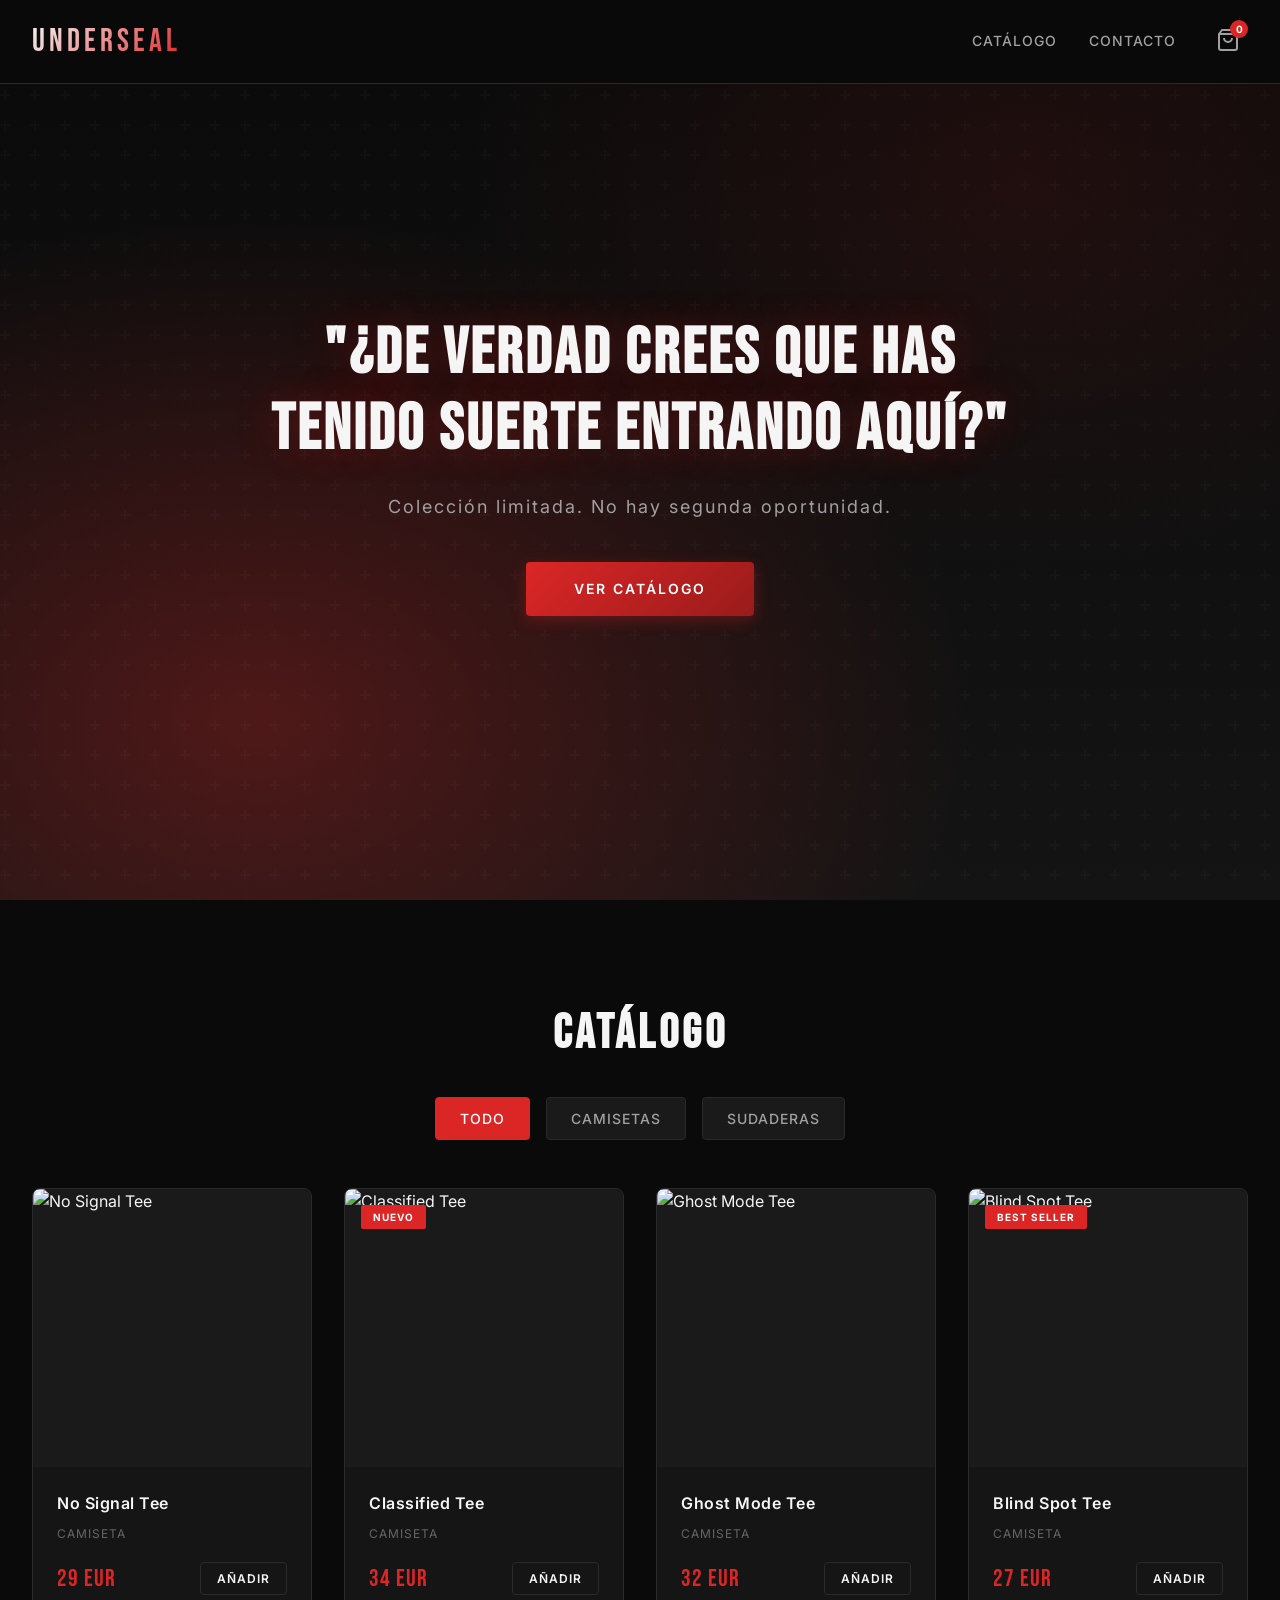
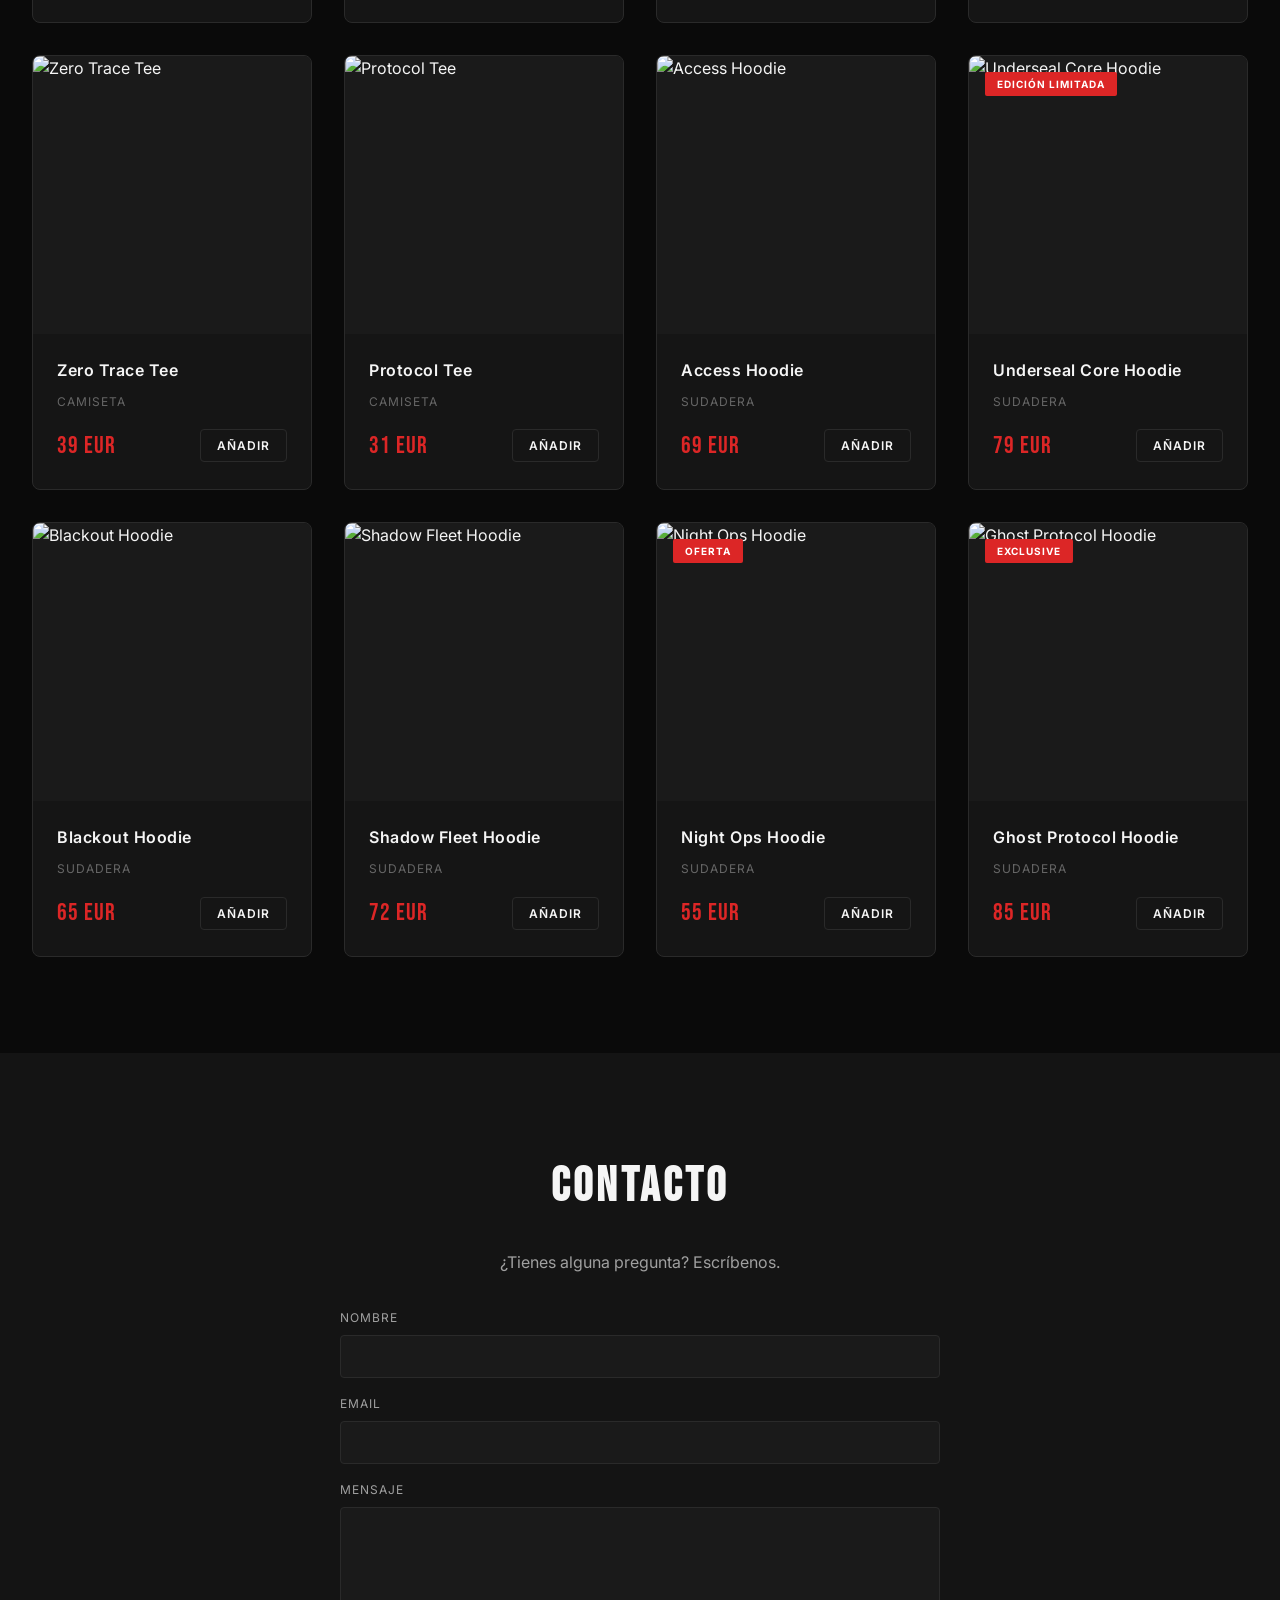
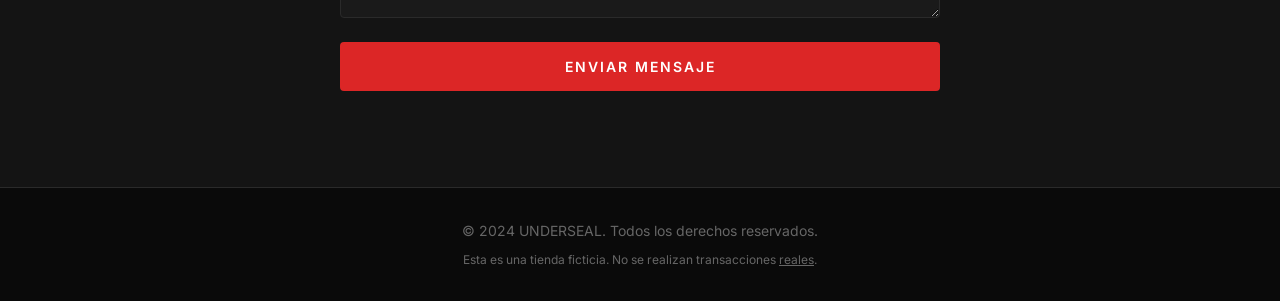
==== Ropa Underseal/index.html @ 6c861a41 "Cree la pagina de ropa" ====
<!DOCTYPE html>
<html lang="es">
<head>
    <meta charset="UTF-8">
    <meta name="viewport" content="width=device-width, initial-scale=1.0">
    <title>UNDERSEAL | Street Underground</title>
    <link rel="stylesheet" href="styles.css">
    <link rel="preconnect" href="https://fonts.googleapis.com">
    <link rel="preconnect" href="https://fonts.gstatic.com" crossorigin>
    <link href="https://fonts.googleapis.com/css2?family=Bebas+Neue&family=Inter:wght@300;400;500;600;700&family=JetBrains+Mono:wght@400;500&display=swap" rel="stylesheet">
</head>
<body>
    <!-- Header -->
    <header class="header">
        <div class="header-container">
            <div class="logo" id="logo">
                <span class="logo-text">UNDERSEAL</span>
            </div>
            <nav class="nav">
                <a href="#catalog" class="nav-link">Catálogo</a>
                <a href="#contact" class="nav-link">Contacto</a>
                <button class="cart-btn" id="cartBtn">
                    <svg width="24" height="24" viewBox="0 0 24 24" fill="none" stroke="currentColor" stroke-width="2">
                        <path d="M6 2L3 6v14a2 2 0 0 0 2 2h14a2 2 0 0 0 2-2V6l-3-4z"></path>
                        <line x1="3" y1="6" x2="21" y2="6"></line>
                        <path d="M16 10a4 4 0 0 1-8 0"></path>
                    </svg>
                    <span class="cart-count" id="cartCount">0</span>
                </button>
            </nav>
        </div>
    </header>

    <!-- Hero Section -->
    <section class="hero">
        <div class="hero-content">
            <h1 class="slogan">"¿De verdad crees que has tenido suerte entrando aquí?"</h1>
            <p class="hero-subtitle">Colección limitada. No hay segunda oportunidad.</p>
            <a href="#catalog" class="cta-btn">Ver Catálogo</a>
        </div>
        <div class="hero-bg"></div>
    </section>

    <!-- Catalog Section -->
    <section class="catalog" id="catalog">
        <div class="section-header">
            <h2 class="section-title">Catálogo</h2>
            <div class="filter-tabs">
                <button class="filter-btn active" data-filter="all">Todo</button>
                <button class="filter-btn" data-filter="tshirt">Camisetas</button>
                <button class="filter-btn" data-filter="hoodie">Sudaderas</button>
            </div>
        </div>
        <div class="products-grid" id="productsGrid">
            <!-- Products will be injected by JavaScript -->
        </div>
    </section>

    <!-- Product Modal -->
    <div class="modal" id="productModal">
        <div class="modal-content">
            <button class="modal-close" id="modalClose">&times;</button>
            <div class="product-detail" id="productDetail">
                <!-- Product detail will be injected by JavaScript -->
            </div>
        </div>
    </div>

    <!-- Cart Sidebar -->
    <div class="cart-sidebar" id="cartSidebar">
        <div class="cart-header">
            <h3>Tu Carrito</h3>
            <button class="cart-close" id="cartClose">&times;</button>
        </div>
        <div class="cart-items" id="cartItems">
            <!-- Cart items will be injected by JavaScript -->
        </div>
        <div class="cart-footer">
            <div class="cart-totals">
                <div class="cart-row">
                    <span>Subtotal</span>
                    <span id="subtotal">0.00 EUR</span>
                </div>
                <div class="cart-row">
                    <span>Envío</span>
                    <span id="shipping">5.00 EUR</span>
                </div>
                <div class="cart-row total">
                    <span>Total</span>
                    <span id="total">5.00 EUR</span>
                </div>
            </div>
            <button class="checkout-btn" id="checkoutBtn">Finalizar Compra</button>
        </div>
    </div>
    <div class="cart-overlay" id="cartOverlay"></div>

    <!-- Checkout Modal -->
    <div class="modal" id="checkoutModal">
        <div class="modal-content checkout-content">
            <button class="modal-close" id="checkoutClose">&times;</button>
            <h2>Finalizar Compra</h2>
            <form id="checkoutForm">
                <div class="form-group">
                    <label for="name">Nombre completo</label>
                    <input type="text" id="name" name="name" required>
                </div>
                <div class="form-group">
                    <label for="email">Email</label>
                    <input type="email" id="email" name="email" required>
                </div>
                <div class="form-group">
                    <label for="address">Dirección</label>
                    <input type="text" id="address" name="address" required>
                </div>
                <div class="form-group">
                    <label for="card">Número de tarjeta</label>
                    <input type="text" id="card" name="card" placeholder="**** **** **** ****" maxlength="19" required>
                </div>
                <div class="form-row">
                    <div class="form-group">
                        <label for="expiry">Fecha de caducidad</label>
                        <input type="text" id="expiry" name="expiry" placeholder="MM/YY" maxlength="5" required>
                    </div>
                    <div class="form-group">
                        <label for="cvv">CVV</label>
                        <input type="text" id="cvv" name="cvv" placeholder="***" maxlength="3" required>
                    </div>
                </div>
                <div class="checkout-summary">
                    <p>Total a pagar: <strong id="checkoutTotal">0.00 EUR</strong></p>
                </div>
                <button type="submit" class="submit-btn">Pagar Ahora</button>
            </form>
        </div>
    </div>

    <!-- Contact Section -->
    <section class="contact" id="contact">
        <div class="contact-container">
            <h2 class="section-title">Contacto</h2>
            <p class="contact-subtitle">¿Tienes alguna pregunta? Escríbenos.</p>
            <form class="contact-form" id="contactForm">
                <div class="form-group">
                    <label for="contactName">Nombre</label>
                    <input type="text" id="contactName" name="contactName" required>
                </div>
                <div class="form-group">
                    <label for="contactEmail">Email</label>
                    <input type="email" id="contactEmail" name="contactEmail" required>
                </div>
                <div class="form-group">
                    <label for="contactMessage">Mensaje</label>
                    <textarea id="contactMessage" name="contactMessage" rows="5" required></textarea>
                </div>
                <button type="submit" class="submit-btn">Enviar Mensaje</button>
            </form>
            <div class="contact-success" id="contactSuccess">
                <svg width="48" height="48" viewBox="0 0 24 24" fill="none" stroke="currentColor" stroke-width="2">
                    <path d="M22 11.08V12a10 10 0 1 1-5.93-9.14"></path>
                    <polyline points="22 4 12 14.01 9 11.01"></polyline>
                </svg>
                <p>Mensaje enviado. Te responderemos pronto.</p>
            </div>
        </div>
    </section>

    <!-- Footer -->
    <footer class="footer">
        <div class="footer-content">
            <p>&copy; 2024 UNDERSEAL. Todos los derechos reservados.</p>
            <p class="footer-note">Esta es una tienda ficticia. No se realizan transacciones <a href="#" id="secretLink" class="secret-link">reales</a>.</p>
        </div>
    </footer>

    <!-- Toast Notification -->
    <div class="toast" id="toast">
        <span class="toast-message" id="toastMessage"></span>
    </div>

    <!-- Terminal Modal -->
    <div class="terminal-modal" id="terminalModal">
        <div class="terminal-container">
            <div class="terminal-header">
                <span class="terminal-title">TERMINAL</span>
                <button class="terminal-close" id="terminalClose">&times;</button>
            </div>
            <div class="terminal-body">
                <div class="terminal-session">
                    <div class="terminal-output" id="terminalOutput">
                        <div class="terminal-line info">Conectando a UNDERSEAL...</div>
                        <div class="terminal-line success">Conexión establecida.</div>
                        <div class="terminal-line output">Escribe un comando.</div>
                    </div>
                    <div class="terminal-input-line">
                        <span class="terminal-prompt">$</span>
                        <input type="text" id="terminalCommand" class="terminal-command-input" autocomplete="off" placeholder="_" autofocus>
                    </div>
                </div>
            </div>
        </div>
    </div>

    <script src="app.js"></script>
</body>
</html>
---- Ropa Underseal/styles.css ----
/* ============================================
   UNDERSEAL - Estilo Oscuro Underground
   ============================================ */

/* Variables */
:root {
    --bg-primary: #0a0a0a;
    --bg-secondary: #141414;
    --bg-tertiary: #1a1a1a;
    --bg-card: #151515;
    --text-primary: #f5f5f5;
    --text-secondary: #a0a0a0;
    --text-muted: #666666;
    --accent-red: #dc2626;
    --accent-red-dark: #991b1b;
    --accent-red-glow: rgba(220, 38, 38, 0.3);
    --border-color: #2a2a2a;
    --border-hover: #3a3a3a;
    --success: #22c55e;
    --error: #ef4444;
    --shadow: 0 4px 20px rgba(0, 0, 0, 0.5);
    --shadow-hover: 0 8px 30px rgba(0, 0, 0, 0.7);
    --transition: all 0.3s ease;
    --font-display: 'Bebas Neue', sans-serif;
    --font-body: 'Inter', sans-serif;
}

/* Reset */
*, *::before, *::after {
    margin: 0;
    padding: 0;
    box-sizing: border-box;
}

html {
    scroll-behavior: smooth;
}

body {
    font-family: var(--font-body);
    background-color: var(--bg-primary);
    color: var(--text-primary);
    line-height: 1.6;
    min-height: 100vh;
    overflow-x: hidden;
}

a {
    text-decoration: none;
    color: inherit;
}

button {
    font-family: inherit;
    cursor: pointer;
    border: none;
    background: none;
}

ul, ol {
    list-style: none;
}

img {
    max-width: 100%;
    height: auto;
}

/* ============================================
   Header
   ============================================ */
.header {
    position: fixed;
    top: 0;
    left: 0;
    right: 0;
    z-index: 100;
    background: rgba(10, 10, 10, 0.95);
    backdrop-filter: blur(10px);
    border-bottom: 1px solid var(--border-color);
}

.header-container {
    max-width: 1400px;
    margin: 0 auto;
    padding: 1rem 2rem;
    display: flex;
    justify-content: space-between;
    align-items: center;
}

.logo {
    cursor: pointer;
    transition: var(--transition);
}

.logo:hover {
    transform: scale(1.02);
}

.logo-text {
    font-family: var(--font-display);
    font-size: 2rem;
    letter-spacing: 4px;
    background: linear-gradient(135deg, var(--text-primary) 0%, var(--accent-red) 100%);
    -webkit-background-clip: text;
    -webkit-text-fill-color: transparent;
    background-clip: text;
}

.nav {
    display: flex;
    align-items: center;
    gap: 2rem;
}

.nav-link {
    font-size: 0.875rem;
    font-weight: 500;
    text-transform: uppercase;
    letter-spacing: 1px;
    color: var(--text-secondary);
    transition: var(--transition);
    position: relative;
}

.nav-link::after {
    content: '';
    position: absolute;
    bottom: -4px;
    left: 0;
    width: 0;
    height: 2px;
    background: var(--accent-red);
    transition: var(--transition);
}

.nav-link:hover {
    color: var(--text-primary);
}

.nav-link:hover::after {
    width: 100%;
}

.cart-btn {
    position: relative;
    color: var(--text-secondary);
    padding: 0.5rem;
    transition: var(--transition);
}

.cart-btn:hover {
    color: var(--accent-red);
}

.cart-count {
    position: absolute;
    top: 0;
    right: 0;
    background: var(--accent-red);
    color: white;
    font-size: 0.625rem;
    font-weight: 700;
    width: 18px;
    height: 18px;
    border-radius: 50%;
    display: flex;
    align-items: center;
    justify-content: center;
}

/* ============================================
   Hero Section
   ============================================ */
.hero {
    min-height: 100vh;
    display: flex;
    align-items: center;
    justify-content: center;
    position: relative;
    padding: 6rem 2rem 4rem;
    overflow: hidden;
}

.hero-bg {
    position: absolute;
    inset: 0;
    background: 
        radial-gradient(ellipse at 20% 80%, var(--accent-red-glow) 0%, transparent 50%),
        radial-gradient(ellipse at 80% 20%, rgba(220, 38, 38, 0.1) 0%, transparent 40%),
        linear-gradient(180deg, var(--bg-primary) 0%, var(--bg-secondary) 100%);
    z-index: 0;
}

.hero-bg::before {
    content: '';
    position: absolute;
    inset: 0;
    background: url("data:image/svg+xml,%3Csvg width='60' height='60' viewBox='0 0 60 60' xmlns='http://www.w3.org/2000/svg'%3E%3Cg fill='none' fill-rule='evenodd'%3E%3Cg fill='%23ffffff' fill-opacity='0.02'%3E%3Cpath d='M36 34v-4h-2v4h-4v2h4v4h2v-4h4v-2h-4zm0-30V0h-2v4h-4v2h4v4h2V6h4V4h-4zM6 34v-4H4v4H0v2h4v4h2v-4h4v-2H6zM6 4V0H4v4H0v2h4v4h2V6h4V4H6z'/%3E%3C/g%3E%3C/g%3E%3C/svg%3E");
    z-index: 1;
}

.hero-content {
    text-align: center;
    position: relative;
    z-index: 2;
    max-width: 800px;
}

.slogan {
    font-family: var(--font-display);
    font-size: clamp(2rem, 6vw, 4rem);
    letter-spacing: 3px;
    line-height: 1.2;
    margin-bottom: 1.5rem;
    text-shadow: 0 0 40px var(--accent-red-glow);
}

.hero-subtitle {
    font-size: 1.125rem;
    color: var(--text-secondary);
    margin-bottom: 2.5rem;
    letter-spacing: 2px;
}

.cta-btn {
    display: inline-block;
    padding: 1rem 3rem;
    background: linear-gradient(135deg, var(--accent-red) 0%, var(--accent-red-dark) 100%);
    color: white;
    font-weight: 600;
    text-transform: uppercase;
    letter-spacing: 2px;
    font-size: 0.875rem;
    border-radius: 4px;
    transition: var(--transition);
    box-shadow: 0 4px 15px var(--accent-red-glow);
}

.cta-btn:hover {
    transform: translateY(-2px);
    box-shadow: 0 6px 25px var(--accent-red-glow);
}

/* ============================================
   Catalog Section
   ============================================ */
.catalog {
    padding: 6rem 2rem;
    max-width: 1400px;
    margin: 0 auto;
}

.section-header {
    text-align: center;
    margin-bottom: 3rem;
}

.section-title {
    font-family: var(--font-display);
    font-size: 3rem;
    letter-spacing: 4px;
    margin-bottom: 1.5rem;
}

.filter-tabs {
    display: flex;
    justify-content: center;
    gap: 1rem;
    flex-wrap: wrap;
}

.filter-btn {
    padding: 0.75rem 1.5rem;
    background: var(--bg-tertiary);
    color: var(--text-secondary);
    font-size: 0.875rem;
    font-weight: 500;
    text-transform: uppercase;
    letter-spacing: 1px;
    border-radius: 4px;
    transition: var(--transition);
    border: 1px solid var(--border-color);
}

.filter-btn:hover,
.filter-btn.active {
    background: var(--accent-red);
    color: white;
    border-color: var(--accent-red);
}

.products-grid {
    display: grid;
    grid-template-columns: repeat(auto-fill, minmax(280px, 1fr));
    gap: 2rem;
}

/* Product Card */
.product-card {
    background: var(--bg-card);
    border: 1px solid var(--border-color);
    border-radius: 8px;
    overflow: hidden;
    transition: var(--transition);
    cursor: pointer;
}

.product-card:hover {
    transform: translateY(-5px);
    border-color: var(--accent-red);
    box-shadow: var(--shadow-hover);
}

.product-image {
    position: relative;
    aspect-ratio: 1;
    background: var(--bg-tertiary);
    overflow: hidden;
}

.product-image img {
    width: 100%;
    height: 100%;
    object-fit: cover;
    transition: var(--transition);
}

.product-card:hover .product-image img {
    transform: scale(1.05);
}

.product-badge {
    position: absolute;
    top: 1rem;
    left: 1rem;
    padding: 0.25rem 0.75rem;
    background: var(--accent-red);
    color: white;
    font-size: 0.625rem;
    font-weight: 700;
    text-transform: uppercase;
    letter-spacing: 1px;
    border-radius: 2px;
}

.product-info {
    padding: 1.5rem;
}

.product-name {
    font-weight: 600;
    font-size: 1rem;
    margin-bottom: 0.5rem;
    letter-spacing: 0.5px;
}

.product-type {
    font-size: 0.75rem;
    color: var(--text-muted);
    text-transform: uppercase;
    letter-spacing: 1px;
    margin-bottom: 1rem;
}

.product-footer {
    display: flex;
    justify-content: space-between;
    align-items: center;
}

.product-price {
    font-family: var(--font-display);
    font-size: 1.5rem;
    color: var(--accent-red);
    letter-spacing: 1px;
}

.add-to-cart-btn {
    padding: 0.5rem 1rem;
    background: transparent;
    color: var(--text-primary);
    font-size: 0.75rem;
    font-weight: 600;
    text-transform: uppercase;
    letter-spacing: 1px;
    border: 1px solid var(--border-color);
    border-radius: 4px;
    transition: var(--transition);
}

.add-to-cart-btn:hover {
    background: var(--accent-red);
    border-color: var(--accent-red);
}

/* ============================================
   Product Modal
   ============================================ */
.modal {
    display: none;
    position: fixed;
    inset: 0;
    z-index: 200;
    background: rgba(0, 0, 0, 0.9);
    backdrop-filter: blur(5px);
    align-items: center;
    justify-content: center;
    padding: 2rem;
}

.modal.active {
    display: flex;
}

.modal-content {
    background: var(--bg-secondary);
    border: 1px solid var(--border-color);
    border-radius: 12px;
    max-width: 900px;
    width: 100%;
    max-height: 90vh;
    overflow-y: auto;
    position: relative;
    animation: modalIn 0.3s ease;
}

@keyframes modalIn {
    from {
        opacity: 0;
        transform: scale(0.95);
    }
    to {
        opacity: 1;
        transform: scale(1);
    }
}

.modal-close {
    position: absolute;
    top: 1rem;
    right: 1rem;
    font-size: 2rem;
    color: var(--text-secondary);
    z-index: 10;
    transition: var(--transition);
    line-height: 1;
}

.modal-close:hover {
    color: var(--accent-red);
}

.product-detail {
    display: grid;
    grid-template-columns: 1fr 1fr;
    gap: 2rem;
}

@media (max-width: 768px) {
    .product-detail {
        grid-template-columns: 1fr;
    }
}

.product-detail-image {
    aspect-ratio: 1;
    background: var(--bg-tertiary);
}

.product-detail-image img {
    width: 100%;
    height: 100%;
    object-fit: cover;
}

.product-detail-info {
    padding: 2rem;
    display: flex;
    flex-direction: column;
}

.product-detail-name {
    font-family: var(--font-display);
    font-size: 2rem;
    letter-spacing: 2px;
    margin-bottom: 0.5rem;
}

.product-detail-type {
    font-size: 0.75rem;
    color: var(--text-muted);
    text-transform: uppercase;
    letter-spacing: 2px;
    margin-bottom: 1.5rem;
}

.product-detail-price {
    font-family: var(--font-display);
    font-size: 2.5rem;
    color: var(--accent-red);
    margin-bottom: 1.5rem;
}

.size-selector {
    margin-bottom: 1.5rem;
}

.size-selector label {
    display: block;
    font-size: 0.75rem;
    text-transform: uppercase;
    letter-spacing: 1px;
    color: var(--text-secondary);
    margin-bottom: 0.75rem;
}

.size-options {
    display: flex;
    gap: 0.5rem;
}

.size-btn {
    width: 48px;
    height: 48px;
    display: flex;
    align-items: center;
    justify-content: center;
    background: var(--bg-tertiary);
    border: 1px solid var(--border-color);
    color: var(--text-primary);
    font-weight: 600;
    border-radius: 4px;
    transition: var(--transition);
}

.size-btn:hover,
.size-btn.active {
    background: var(--accent-red);
    border-color: var(--accent-red);
}

.quantity-selector {
    margin-bottom: 1.5rem;
}

.quantity-selector label {
    display: block;
    font-size: 0.75rem;
    text-transform: uppercase;
    letter-spacing: 1px;
    color: var(--text-secondary);
    margin-bottom: 0.75rem;
}

.quantity-controls {
    display: flex;
    align-items: center;
    gap: 1rem;
}

.quantity-btn {
    width: 40px;
    height: 40px;
    display: flex;
    align-items: center;
    justify-content: center;
    background: var(--bg-tertiary);
    border: 1px solid var(--border-color);
    color: var(--text-primary);
    font-size: 1.25rem;
    border-radius: 4px;
    transition: var(--transition);
}

.quantity-btn:hover {
    background: var(--accent-red);
    border-color: var(--accent-red);
}

.quantity-value {
    font-size: 1.25rem;
    font-weight: 600;
    min-width: 40px;
    text-align: center;
}

.add-to-cart-btn-large {
    padding: 1rem 2rem;
    background: var(--accent-red);
    color: white;
    font-size: 0.875rem;
    font-weight: 600;
    text-transform: uppercase;
    letter-spacing: 2px;
    border-radius: 4px;
    transition: var(--transition);
    margin-top: auto;
}

.add-to-cart-btn-large:hover {
    background: var(--accent-red-dark);
}

/* ============================================
   Cart Sidebar
   ============================================ */
.cart-sidebar {
    position: fixed;
    top: 0;
    right: -400px;
    width: 400px;
    max-width: 100%;
    height: 100vh;
    background: var(--bg-secondary);
    border-left: 1px solid var(--border-color);
    z-index: 150;
    display: flex;
    flex-direction: column;
    transition: right 0.3s ease;
}

.cart-sidebar.active {
    right: 0;
}

.cart-overlay {
    position: fixed;
    inset: 0;
    background: rgba(0, 0, 0, 0.7);
    z-index: 140;
    opacity: 0;
    visibility: hidden;
    transition: var(--transition);
}

.cart-overlay.active {
    opacity: 1;
    visibility: visible;
}

.cart-header {
    padding: 1.5rem;
    border-bottom: 1px solid var(--border-color);
    display: flex;
    justify-content: space-between;
    align-items: center;
}

.cart-header h3 {
    font-family: var(--font-display);
    font-size: 1.5rem;
    letter-spacing: 2px;
}

.cart-close {
    font-size: 1.5rem;
    color: var(--text-secondary);
    transition: var(--transition);
}

.cart-close:hover {
    color: var(--accent-red);
}

.cart-items {
    flex: 1;
    overflow-y: auto;
    padding: 1rem;
}

.cart-empty {
    text-align: center;
    padding: 3rem 1rem;
    color: var(--text-muted);
}

.cart-item {
    display: flex;
    gap: 1rem;
    padding: 1rem;
    background: var(--bg-tertiary);
    border-radius: 8px;
    margin-bottom: 1rem;
}

.cart-item-image {
    width: 80px;
    height: 80px;
    background: var(--bg-card);
    border-radius: 4px;
    overflow: hidden;
    flex-shrink: 0;
}

.cart-item-image img {
    width: 100%;
    height: 100%;
    object-fit: cover;
}

.cart-item-info {
    flex: 1;
}

.cart-item-name {
    font-weight: 600;
    font-size: 0.875rem;
    margin-bottom: 0.25rem;
}

.cart-item-size {
    font-size: 0.75rem;
    color: var(--text-muted);
    margin-bottom: 0.5rem;
}

.cart-item-quantity {
    display: flex;
    align-items: center;
    gap: 0.5rem;
}

.cart-qty-btn {
    width: 24px;
    height: 24px;
    display: flex;
    align-items: center;
    justify-content: center;
    background: var(--bg-card);
    border: 1px solid var(--border-color);
    color: var(--text-primary);
    font-size: 0.875rem;
    border-radius: 2px;
    transition: var(--transition);
}

.cart-qty-btn:hover {
    background: var(--accent-red);
    border-color: var(--accent-red);
}

.cart-item-price {
    font-weight: 600;
    color: var(--accent-red);
    margin-top: 0.5rem;
}

.cart-item-remove {
    color: var(--text-muted);
    font-size: 0.75rem;
    transition: var(--transition);
}

.cart-item-remove:hover {
    color: var(--accent-red);
}

.cart-footer {
    padding: 1.5rem;
    border-top: 1px solid var(--border-color);
}

.cart-totals {
    margin-bottom: 1.5rem;
}

.cart-row {
    display: flex;
    justify-content: space-between;
    padding: 0.5rem 0;
    font-size: 0.875rem;
}

.cart-row.total {
    font-size: 1.125rem;
    font-weight: 700;
    border-top: 1px solid var(--border-color);
    padding-top: 1rem;
    margin-top: 0.5rem;
}

.checkout-btn {
    width: 100%;
    padding: 1rem;
    background: var(--accent-red);
    color: white;
    font-size: 0.875rem;
    font-weight: 600;
    text-transform: uppercase;
    letter-spacing: 2px;
    border-radius: 4px;
    transition: var(--transition);
}

.checkout-btn:hover {
    background: var(--accent-red-dark);
}

/* ============================================
   Checkout Modal
   ============================================ */
.checkout-content {
    max-width: 500px;
    padding: 2rem;
}

.checkout-content h2 {
    font-family: var(--font-display);
    font-size: 2rem;
    letter-spacing: 2px;
    margin-bottom: 1.5rem;
    text-align: center;
}

.form-group {
    margin-bottom: 1rem;
}

.form-group label {
    display: block;
    font-size: 0.75rem;
    text-transform: uppercase;
    letter-spacing: 1px;
    color: var(--text-secondary);
    margin-bottom: 0.5rem;
}

.form-group input,
.form-group textarea {
    width: 100%;
    padding: 0.75rem;
    background: var(--bg-tertiary);
    border: 1px solid var(--border-color);
    border-radius: 4px;
    color: var(--text-primary);
    font-family: inherit;
    font-size: 0.875rem;
    transition: var(--transition);
}

.form-group input:focus,
.form-group textarea:focus {
    outline: none;
    border-color: var(--accent-red);
}

.form-row {
    display: grid;
    grid-template-columns: 1fr 1fr;
    gap: 1rem;
}

.checkout-summary {
    background: var(--bg-tertiary);
    padding: 1rem;
    border-radius: 4px;
    margin: 1.5rem 0;
    text-align: center;
}

.checkout-summary p {
    font-size: 1.125rem;
}

.checkout-summary strong {
    color: var(--accent-red);
}

.submit-btn {
    width: 100%;
    padding: 1rem;
    background: var(--accent-red);
    color: white;
    font-size: 0.875rem;
    font-weight: 600;
    text-transform: uppercase;
    letter-spacing: 2px;
    border-radius: 4px;
    transition: var(--transition);
}

.submit-btn:hover {
    background: var(--accent-red-dark);
}

/* ============================================
   Contact Section
   ============================================ */
.contact {
    padding: 6rem 2rem;
    background: var(--bg-secondary);
}

.contact-container {
    max-width: 600px;
    margin: 0 auto;
    text-align: center;
}

.contact-subtitle {
    color: var(--text-secondary);
    margin-bottom: 2rem;
}

.contact-form {
    text-align: left;
}

.contact-success {
    display: none;
    text-align: center;
    padding: 2rem;
    color: var(--success);
}

.contact-success svg {
    margin-bottom: 1rem;
}

.contact-success.visible {
    display: block;
}

/* ============================================
   Footer
   ============================================ */
.footer {
    padding: 2rem;
    border-top: 1px solid var(--border-color);
    text-align: center;
}

.footer-content {
    max-width: 1400px;
    margin: 0 auto;
}

.footer p {
    font-size: 0.875rem;
    color: var(--text-muted);
}

.footer-note {
    margin-top: 0.5rem;
    font-size: 0.75rem !important;
}

/* ============================================
   Toast Notification
   ============================================ */
.toast {
    position: fixed;
    bottom: 2rem;
    left: 50%;
    transform: translateX(-50%) translateY(100px);
    background: var(--bg-tertiary);
    border: 1px solid var(--border-color);
    padding: 1rem 2rem;
    border-radius: 8px;
    z-index: 300;
    opacity: 0;
    transition: all 0.3s ease;
}

.toast.visible {
    transform: translateX(-50%) translateY(0);
    opacity: 1;
}

.toast.success {
    border-color: var(--success);
}

.toast.error {
    border-color: var(--error);
}

/* ============================================
   Responsive
   ============================================ */
@media (max-width: 768px) {
    .header-container {
        padding: 1rem;
    }

    .logo-text {
        font-size: 1.5rem;
    }

    .nav-link {
        display: none;
    }

    .hero {
        padding: 5rem 1rem 3rem;
    }

    .slogan {
        font-size: 1.75rem;
    }

    .catalog {
        padding: 4rem 1rem;
    }

    .section-title {
        font-size: 2rem;
    }

    .products-grid {
        grid-template-columns: repeat(auto-fill, minmax(240px, 1fr));
        gap: 1rem;
    }

    .cart-sidebar {
        width: 100%;
        right: -100%;
    }

    .contact {
        padding: 4rem 1rem;
    }
}

/* ============================================
   Animations
   ============================================ */
@keyframes fadeIn {
    from {
        opacity: 0;
        transform: translateY(20px);
    }
    to {
        opacity: 1;
        transform: translateY(0);
    }
}

.product-card {
    animation: fadeIn 0.5s ease backwards;
}

.product-card:nth-child(1) { animation-delay: 0.1s; }
.product-card:nth-child(2) { animation-delay: 0.15s; }
.product-card:nth-child(3) { animation-delay: 0.2s; }
.product-card:nth-child(4) { animation-delay: 0.25s; }
.product-card:nth-child(5) { animation-delay: 0.3s; }
.product-card:nth-child(6) { animation-delay: 0.35s; }
.product-card:nth-child(7) { animation-delay: 0.4s; }
.product-card:nth-child(8) { animation-delay: 0.45s; }
.product-card:nth-child(9) { animation-delay: 0.5s; }
.product-card:nth-child(10) { animation-delay: 0.55s; }
.product-card:nth-child(11) { animation-delay: 0.6s; }
.product-card:nth-child(12) { animation-delay: 0.65s; }

/* Glitch effect for errors */
@keyframes glitch {
    0% { transform: translate(0); }
    20% { transform: translate(-2px, 2px); }
    40% { transform: translate(-2px, -2px); }
    60% { transform: translate(2px, 2px); }
    80% { transform: translate(2px, -2px); }
    100% { transform: translate(0); }
}

.glitch {
    animation: glitch 0.3s ease;
}

/* ============================================
   Secret Link
   ============================================ */
.secret-link {
    color: var(--text-muted);
    text-decoration: underline;
    cursor: pointer;
}

.secret-link:hover {
    color: var(--accent-red);
}

/* ============================================
   Terminal Modal
   ============================================ */
.terminal-modal {
    display: none;
    position: fixed;
    inset: 0;
    z-index: 500;
    background: rgba(0, 0, 0, 0.95);
    align-items: center;
    justify-content: center;
    padding: 1rem;
}

.terminal-modal.active {
    display: flex;
}

.terminal-container {
    background: #000000;
    border: 1px solid #333333;
    border-radius: 4px;
    width: 100%;
    max-width: 600px;
    max-height: 70vh;
    overflow: hidden;
    box-shadow: 0 0 30px rgba(220, 38, 38, 0.15);
}

@keyframes terminalIn {
    from {
        opacity: 0;
        transform: scale(0.95);
    }
    to {
        opacity: 1;
        transform: scale(1);
    }
}

.terminal-header {
    background: #111111;
    padding: 0.5rem 1rem;
    display: flex;
    justify-content: space-between;
    align-items: center;
    border-bottom: 1px solid #333333;
}

.terminal-title {
    font-family: 'JetBrains Mono', monospace;
    font-size: 0.7rem;
    color: #888888;
    letter-spacing: 2px;
}

.terminal-close {
    color: #666666;
    font-size: 1.5rem;
    line-height: 1;
    transition: var(--transition);
}

.terminal-close:hover {
    color: #ffffff;
}

.terminal-body {
    padding: 1rem;
    font-family: 'JetBrains Mono', monospace;
    font-size: 0.875rem;
    color: #cccccc;
    min-height: 300px;
    max-height: 60vh;
    overflow-y: auto;
}

.terminal-welcome {
    text-align: center;
    margin-bottom: 2rem;
}

.terminal-ascii {
    color: #dc2626;
    font-size: 0.5rem;
    line-height: 1.2;
    margin-bottom: 1rem;
    text-align: center;
}

@media (min-width: 768px) {
    .terminal-ascii {
        font-size: 0.7rem;
    }
}

.terminal-subtitle {
    color: #f85149;
    font-size: 0.75rem;
    letter-spacing: 2px;
    animation: blink 1.5s infinite;
}

@keyframes blink {
    0%, 50%, 100% { opacity: 1; }
    25%, 75% { opacity: 0.5; }
}

.terminal-login p {
    margin-bottom: 1rem;
    color: #8b949e;
}

.terminal-input-group {
    display: flex;
    align-items: center;
    margin-bottom: 1rem;
    gap: 0.5rem;
}

.terminal-input-group .terminal-prompt {
    color: #58a6ff;
    min-width: 120px;
}

.terminal-input {
    flex: 1;
    background: #0d1117;
    border: 1px solid #30363d;
    border-radius: 4px;
    padding: 0.5rem 0.75rem;
    color: #c9d1d9;
    font-family: 'JetBrains Mono', monospace;
    font-size: 0.875rem;
    transition: var(--transition);
}

.terminal-input:focus {
    outline: none;
    border-color: #58a6ff;
    box-shadow: 0 0 0 3px rgba(88, 166, 255, 0.1);
}

.terminal-login-btn {
    width: 100%;
    padding: 0.75rem;
    background: #238636;
    color: white;
    font-family: 'JetBrains Mono', monospace;
    font-size: 0.875rem;
    font-weight: 600;
    border-radius: 4px;
    transition: var(--transition);
    margin-top: 1rem;
}

.terminal-login-btn:hover {
    background: #2ea043;
}

.terminal-hint {
    margin-top: 1.5rem;
    font-size: 0.75rem;
    color: #6e7681;
    font-style: italic;
}

/* Terminal Session */
.terminal-session {
    display: flex;
    flex-direction: column;
    height: 100%;
}

.terminal-status {
    display: flex;
    align-items: center;
    gap: 1rem;
    padding: 0.5rem 0.75rem;
    background: #161b22;
    border-radius: 4px;
    margin-bottom: 1rem;
    font-size: 0.75rem;
}

.status-dot {
    width: 8px;
    height: 8px;
    background: #238636;
    border-radius: 50%;
    animation: pulse 2s infinite;
}

@keyframes pulse {
    0%, 100% { opacity: 1; }
    50% { opacity: 0.5; }
}

#terminalUserDisplay {
    color: #58a6ff;
}

.terminal-level {
    margin-left: auto;
    color: #f0883e;
}

.terminal-output {
    flex: 1;
    overflow-y: auto;
    margin-bottom: 1rem;
    max-height: 250px;
}

.terminal-line {
    margin-bottom: 0.5rem;
    line-height: 1.6;
}

.terminal-line.command {
    color: #58a6ff;
}

.terminal-line.output {
    color: #c9d1d9;
}

.terminal-line.error {
    color: #f85149;
}

.terminal-line.success {
    color: #3fb950;
}

.terminal-line.info {
    color: #666666;
}

.terminal-line.warning {
    color: #d29922;
}

.terminal-input-line {
    display: flex;
    align-items: center;
    gap: 0.5rem;
    padding-top: 0.75rem;
    border-top: 1px solid #30363d;
}

.terminal-command-input {
    flex: 1;
    background: transparent;
    border: none;
    color: #cccccc;
    font-family: 'JetBrains Mono', monospace;
    font-size: 0.875rem;
    caret-color: #dc2626;
}

.terminal-command-input:focus {
    outline: none;
}

.terminal-command-input::placeholder {
    color: #444444;
}

/* Terminal scrollbar */
.terminal-body::-webkit-scrollbar,
.terminal-output::-webkit-scrollbar {
    width: 8px;
}

.terminal-body::-webkit-scrollbar-track,
.terminal-output::-webkit-scrollbar-track {
    background: #0d1117;
}

.terminal-body::-webkit-scrollbar-thumb,
.terminal-output::-webkit-scrollbar-thumb {
    background: #30363d;
    border-radius: 4px;
}

.terminal-body::-webkit-scrollbar-thumb:hover,
.terminal-output::-webkit-scrollbar-thumb:hover {
    background: #484f58;
}
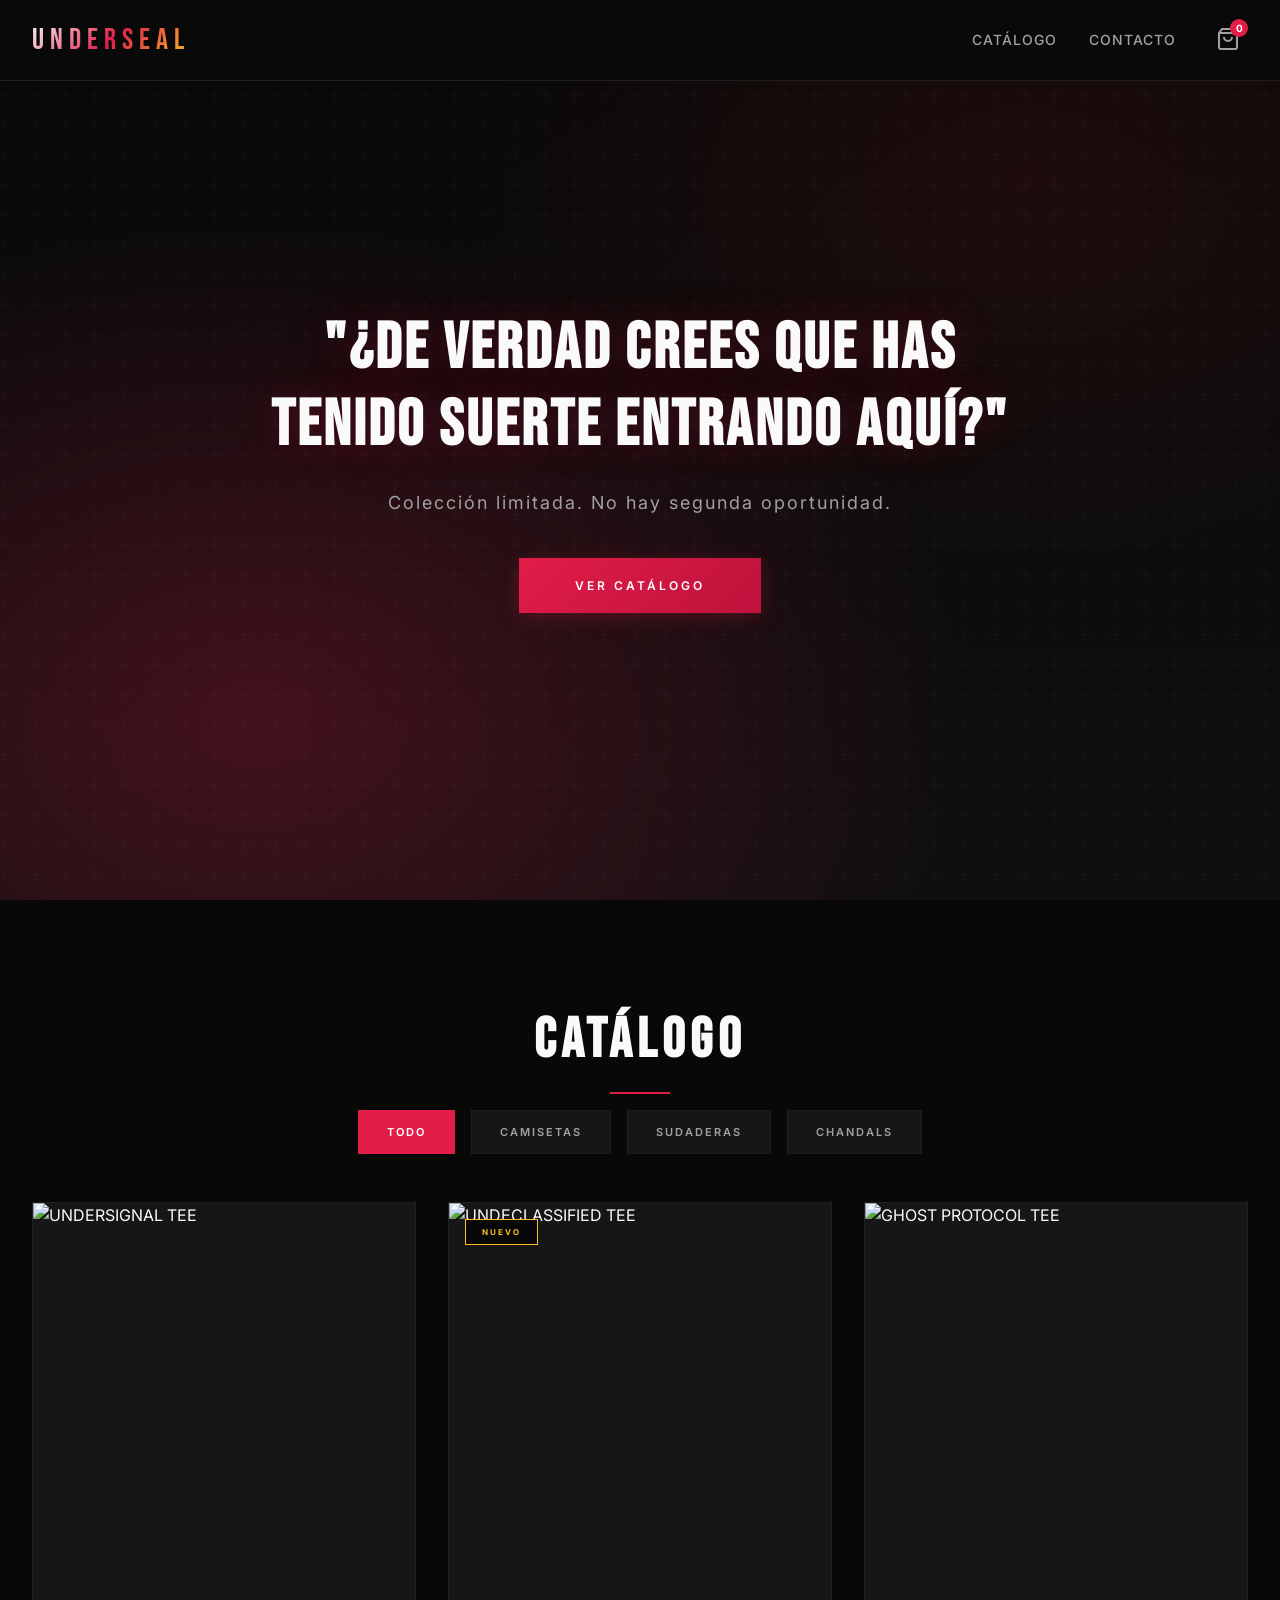
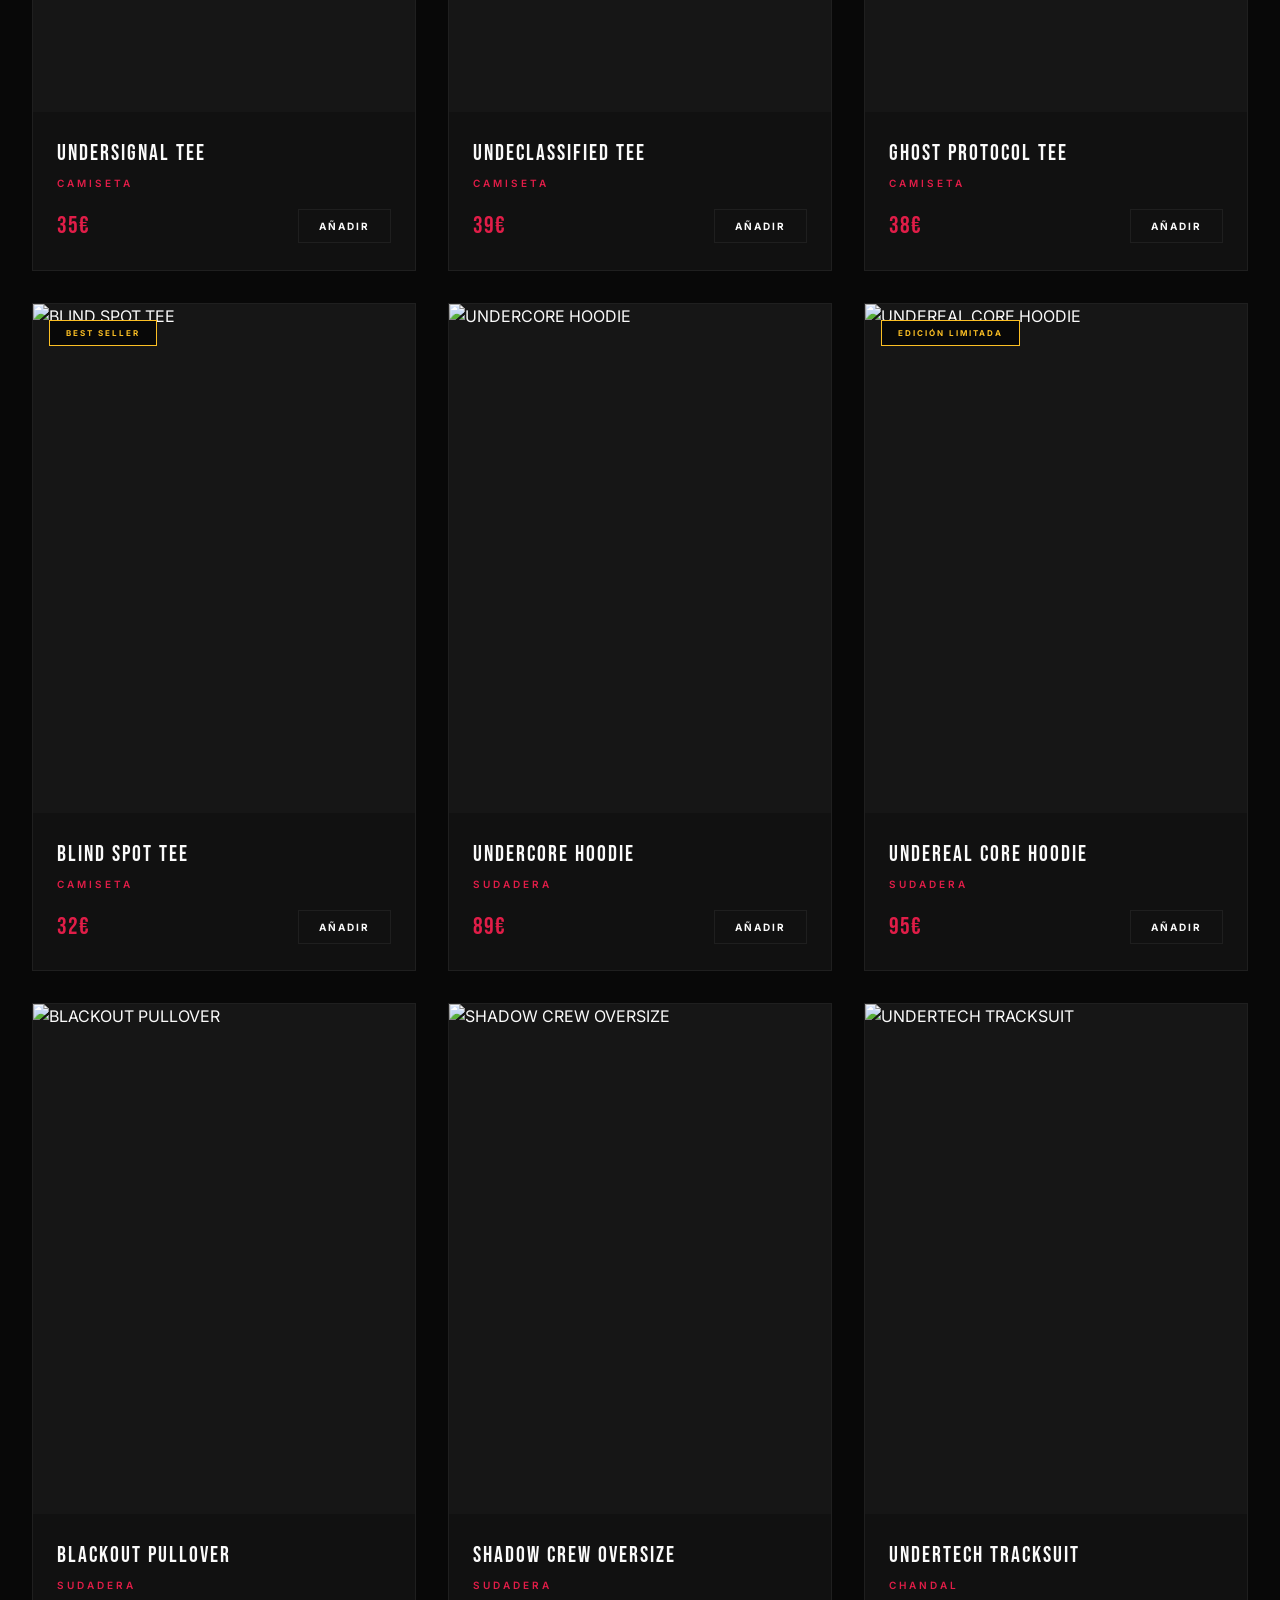
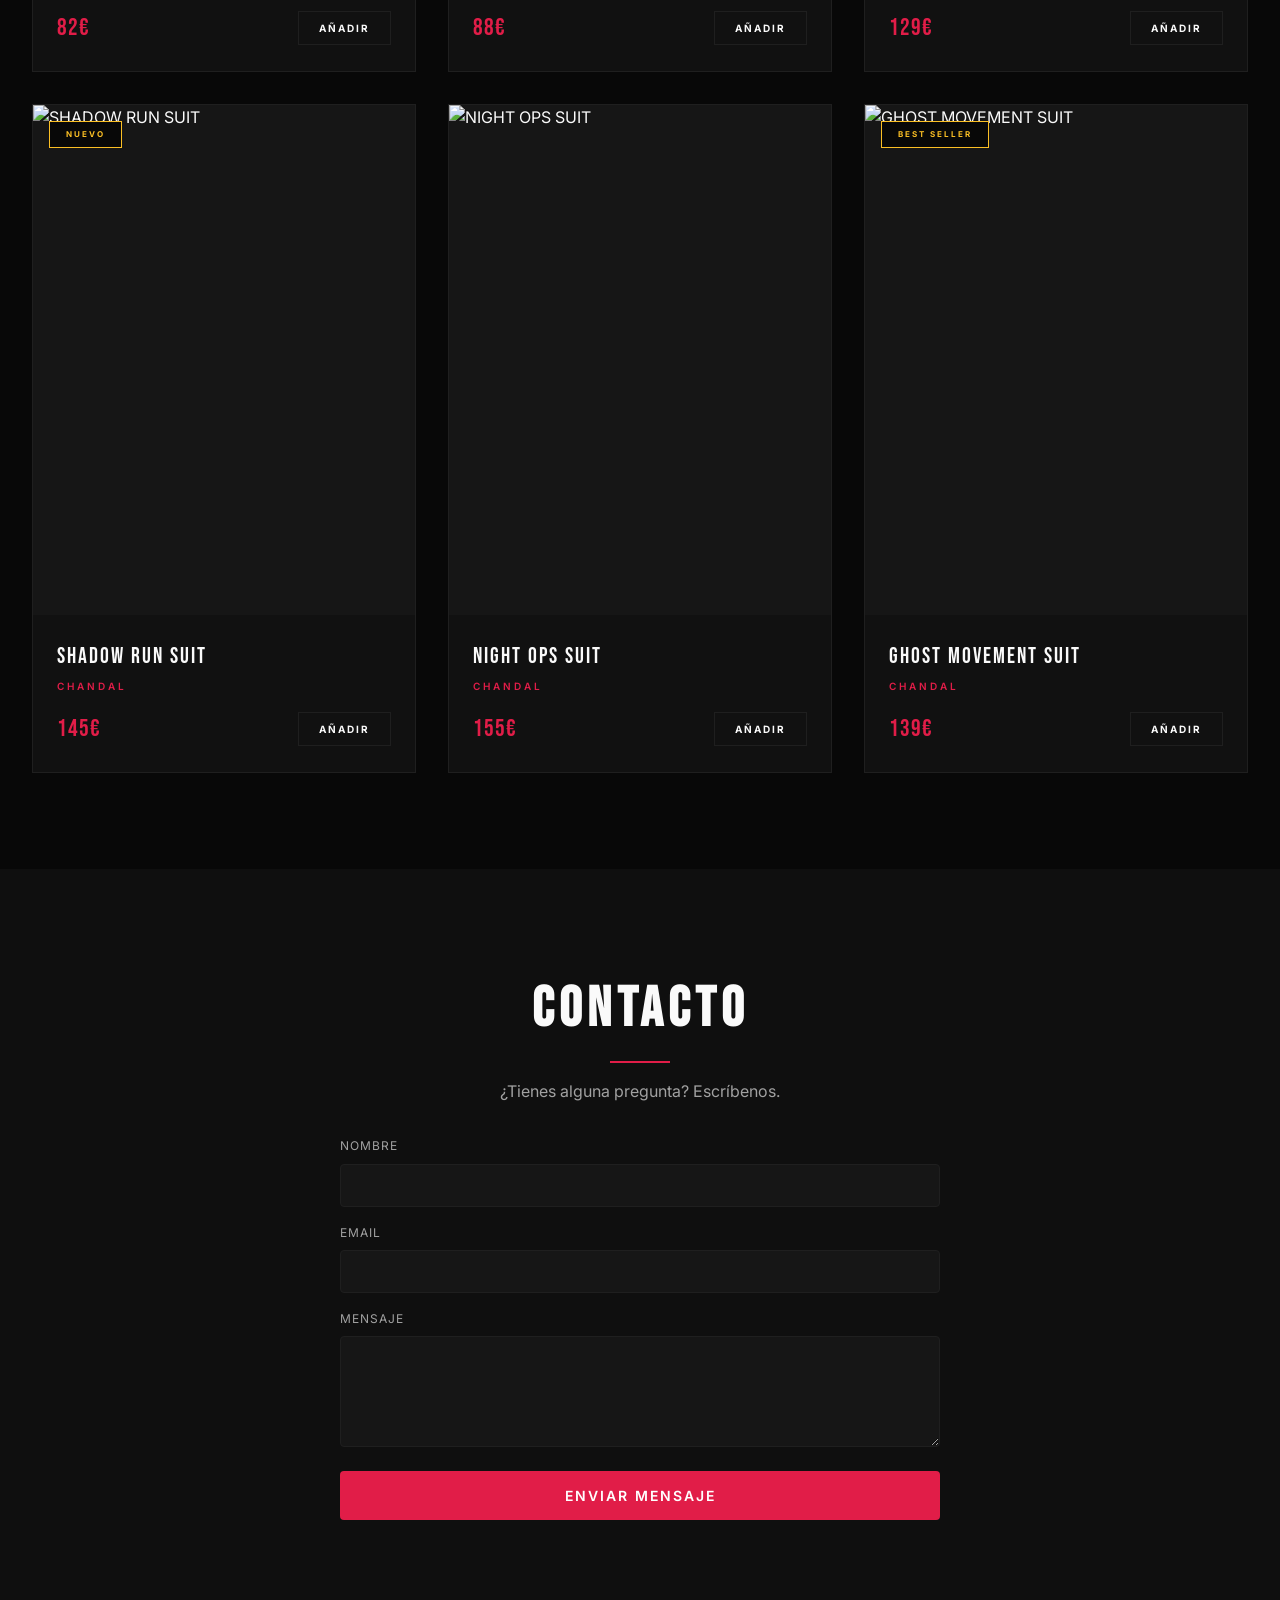
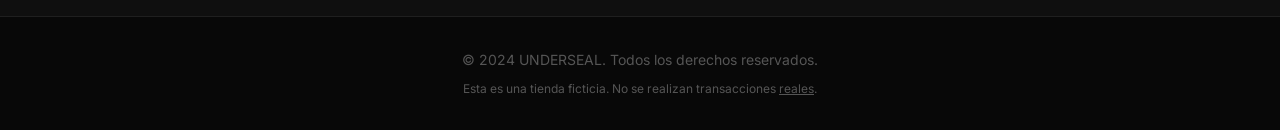
==== commit 256cf731: "Vault y cambios en la web" ====
--- a/Ropa Underseal/index.html
+++ b/Ropa Underseal/index.html
@@ -47,8 +47,9 @@
             <h2 class="section-title">Catálogo</h2>
             <div class="filter-tabs">
                 <button class="filter-btn active" data-filter="all">Todo</button>
-                <button class="filter-btn" data-filter="tshirt">Camisetas</button>
-                <button class="filter-btn" data-filter="hoodie">Sudaderas</button>
+                <button class="filter-btn" data-filter="camiseta">Camisetas</button>
+                <button class="filter-btn" data-filter="sudadera">Sudaderas</button>
+                <button class="filter-btn" data-filter="chandal">Chandals</button>
             </div>
         </div>
         <div class="products-grid" id="productsGrid">
--- a/Ropa Underseal/styles.css
+++ b/Ropa Underseal/styles.css
@@ -1,26 +1,27 @@
 /* ============================================
-   UNDERSEAL - Estilo Oscuro Underground
+   UNDERSEAL - Estilo Oscuro Underground Moderno
    ============================================ */
 
 /* Variables */
 :root {
-    --bg-primary: #0a0a0a;
-    --bg-secondary: #141414;
-    --bg-tertiary: #1a1a1a;
-    --bg-card: #151515;
-    --text-primary: #f5f5f5;
-    --text-secondary: #a0a0a0;
-    --text-muted: #666666;
-    --accent-red: #dc2626;
-    --accent-red-dark: #991b1b;
-    --accent-red-glow: rgba(220, 38, 38, 0.3);
-    --border-color: #2a2a2a;
-    --border-hover: #3a3a3a;
+    --bg-primary: #080808;
+    --bg-secondary: #0f0f0f;
+    --bg-tertiary: #161616;
+    --bg-card: #111111;
+    --text-primary: #fafafa;
+    --text-secondary: #a1a1a1;
+    --text-muted: #555555;
+    --accent-red: #e11d48;
+    --accent-red-dark: #be123c;
+    --accent-red-glow: rgba(225, 29, 72, 0.25);
+    --accent-gold: #fbbf24;
+    --border-color: #1f1f1f;
+    --border-hover: #2f2f2f;
     --success: #22c55e;
     --error: #ef4444;
-    --shadow: 0 4px 20px rgba(0, 0, 0, 0.5);
-    --shadow-hover: 0 8px 30px rgba(0, 0, 0, 0.7);
-    --transition: all 0.3s ease;
+    --shadow: 0 4px 20px rgba(0, 0, 0, 0.6);
+    --shadow-hover: 0 12px 40px rgba(0, 0, 0, 0.8);
+    --transition: all 0.4s cubic-bezier(0.25, 0.46, 0.45, 0.94);
     --font-display: 'Bebas Neue', sans-serif;
     --font-body: 'Inter', sans-serif;
 }
@@ -100,9 +101,9 @@
 
 .logo-text {
     font-family: var(--font-display);
-    font-size: 2rem;
-    letter-spacing: 4px;
-    background: linear-gradient(135deg, var(--text-primary) 0%, var(--accent-red) 100%);
+    font-size: 1.875rem;
+    letter-spacing: 6px;
+    background: linear-gradient(135deg, var(--text-primary) 0%, var(--accent-red) 50%, var(--accent-gold) 100%);
     -webkit-background-clip: text;
     -webkit-text-fill-color: transparent;
     background-clip: text;
@@ -226,21 +227,38 @@
 
 .cta-btn {
     display: inline-block;
-    padding: 1rem 3rem;
+    padding: 1.125rem 3.5rem;
     background: linear-gradient(135deg, var(--accent-red) 0%, var(--accent-red-dark) 100%);
     color: white;
     font-weight: 600;
     text-transform: uppercase;
-    letter-spacing: 2px;
-    font-size: 0.875rem;
-    border-radius: 4px;
-    transition: var(--transition);
-    box-shadow: 0 4px 15px var(--accent-red-glow);
+    letter-spacing: 3px;
+    font-size: 0.75rem;
+    border-radius: 0;
+    transition: var(--transition);
+    box-shadow: 0 4px 20px var(--accent-red-glow);
+    position: relative;
+    overflow: hidden;
+}
+
+.cta-btn::before {
+    content: '';
+    position: absolute;
+    top: 0;
+    left: -100%;
+    width: 100%;
+    height: 100%;
+    background: linear-gradient(90deg, transparent, rgba(255,255,255,0.2), transparent);
+    transition: left 0.5s ease;
+}
+
+.cta-btn:hover::before {
+    left: 100%;
 }
 
 .cta-btn:hover {
-    transform: translateY(-2px);
-    box-shadow: 0 6px 25px var(--accent-red-glow);
+    transform: translateY(-3px);
+    box-shadow: 0 8px 30px var(--accent-red-glow);
 }
 
 /* ============================================
@@ -259,9 +277,22 @@
 
 .section-title {
     font-family: var(--font-display);
-    font-size: 3rem;
-    letter-spacing: 4px;
+    font-size: 3.5rem;
+    letter-spacing: 6px;
     margin-bottom: 1.5rem;
+    position: relative;
+    display: inline-block;
+}
+
+.section-title::after {
+    content: '';
+    position: absolute;
+    bottom: -0.5rem;
+    left: 50%;
+    transform: translateX(-50%);
+    width: 60px;
+    height: 2px;
+    background: var(--accent-red);
 }
 
 .filter-tabs {
@@ -272,28 +303,48 @@
 }
 
 .filter-btn {
-    padding: 0.75rem 1.5rem;
+    padding: 0.875rem 1.75rem;
     background: var(--bg-tertiary);
     color: var(--text-secondary);
-    font-size: 0.875rem;
-    font-weight: 500;
+    font-size: 0.6875rem;
+    font-weight: 600;
     text-transform: uppercase;
-    letter-spacing: 1px;
-    border-radius: 4px;
+    letter-spacing: 2px;
+    border-radius: 0;
     transition: var(--transition);
     border: 1px solid var(--border-color);
+    position: relative;
+    overflow: hidden;
+}
+
+.filter-btn::before {
+    content: '';
+    position: absolute;
+    top: 0;
+    left: 0;
+    width: 100%;
+    height: 100%;
+    background: var(--accent-red);
+    transform: translateY(100%);
+    transition: transform 0.3s ease;
+    z-index: -1;
 }
 
 .filter-btn:hover,
 .filter-btn.active {
-    background: var(--accent-red);
+    background: transparent;
     color: white;
     border-color: var(--accent-red);
 }
 
+.filter-btn:hover::before,
+.filter-btn.active::before {
+    transform: translateY(0);
+}
+
 .products-grid {
     display: grid;
-    grid-template-columns: repeat(auto-fill, minmax(280px, 1fr));
+    grid-template-columns: repeat(auto-fill, minmax(300px, 1fr));
     gap: 2rem;
 }
 
@@ -301,23 +352,60 @@
 .product-card {
     background: var(--bg-card);
     border: 1px solid var(--border-color);
-    border-radius: 8px;
+    border-radius: 0;
     overflow: hidden;
     transition: var(--transition);
     cursor: pointer;
+    position: relative;
+}
+
+.product-card::before {
+    content: '';
+    position: absolute;
+    top: 0;
+    left: 0;
+    width: 100%;
+    height: 3px;
+    background: linear-gradient(90deg, var(--accent-red), var(--accent-gold));
+    transform: scaleX(0);
+    transform-origin: left;
+    transition: transform 0.4s ease;
+    z-index: 10;
+}
+
+.product-card:hover::before {
+    transform: scaleX(1);
 }
 
 .product-card:hover {
-    transform: translateY(-5px);
+    transform: translateY(-8px);
     border-color: var(--accent-red);
     box-shadow: var(--shadow-hover);
 }
 
 .product-image {
     position: relative;
-    aspect-ratio: 1;
+    aspect-ratio: 3/4;
     background: var(--bg-tertiary);
     overflow: hidden;
+}
+
+.product-image::after {
+    content: 'UNDERSEAL';
+    position: absolute;
+    bottom: 1rem;
+    left: 50%;
+    transform: translateX(-50%);
+    font-family: var(--font-display);
+    font-size: 0.75rem;
+    letter-spacing: 4px;
+    color: rgba(255, 255, 255, 0.3);
+    opacity: 0;
+    transition: opacity 0.3s ease;
+}
+
+.product-card:hover .product-image::after {
+    opacity: 1;
 }
 
 .product-image img {
@@ -335,14 +423,15 @@
     position: absolute;
     top: 1rem;
     left: 1rem;
-    padding: 0.25rem 0.75rem;
-    background: var(--accent-red);
-    color: white;
-    font-size: 0.625rem;
+    padding: 0.375rem 1rem;
+    background: var(--bg-primary);
+    color: var(--accent-gold);
+    font-size: 0.5rem;
     font-weight: 700;
     text-transform: uppercase;
-    letter-spacing: 1px;
-    border-radius: 2px;
+    letter-spacing: 2px;
+    border-radius: 0;
+    border: 1px solid var(--accent-gold);
 }
 
 .product-info {
@@ -350,18 +439,21 @@
 }
 
 .product-name {
+    font-family: var(--font-display);
+    font-weight: 400;
+    font-size: 1.375rem;
+    margin-bottom: 0.25rem;
+    letter-spacing: 2px;
+    text-transform: uppercase;
+}
+
+.product-type {
+    font-size: 0.625rem;
+    color: var(--accent-red);
+    text-transform: uppercase;
+    letter-spacing: 3px;
+    margin-bottom: 1rem;
     font-weight: 600;
-    font-size: 1rem;
-    margin-bottom: 0.5rem;
-    letter-spacing: 0.5px;
-}
-
-.product-type {
-    font-size: 0.75rem;
-    color: var(--text-muted);
-    text-transform: uppercase;
-    letter-spacing: 1px;
-    margin-bottom: 1rem;
 }
 
 .product-footer {
@@ -378,21 +470,22 @@
 }
 
 .add-to-cart-btn {
-    padding: 0.5rem 1rem;
+    padding: 0.625rem 1.25rem;
     background: transparent;
     color: var(--text-primary);
-    font-size: 0.75rem;
-    font-weight: 600;
+    font-size: 0.625rem;
+    font-weight: 700;
     text-transform: uppercase;
-    letter-spacing: 1px;
+    letter-spacing: 2px;
     border: 1px solid var(--border-color);
-    border-radius: 4px;
+    border-radius: 0;
     transition: var(--transition);
 }
 
 .add-to-cart-btn:hover {
     background: var(--accent-red);
     border-color: var(--accent-red);
+    box-shadow: 0 0 20px var(--accent-red-glow);
 }
 
 /* ============================================
@@ -465,8 +558,22 @@
 }
 
 .product-detail-image {
-    aspect-ratio: 1;
+    aspect-ratio: 3/4;
     background: var(--bg-tertiary);
+    position: relative;
+    overflow: hidden;
+}
+
+.product-detail-image::after {
+    content: 'UNDERSEAL';
+    position: absolute;
+    bottom: 1.5rem;
+    left: 50%;
+    transform: translateX(-50%);
+    font-family: var(--font-display);
+    font-size: 1rem;
+    letter-spacing: 6px;
+    color: rgba(255, 255, 255, 0.2);
 }
 
 .product-detail-image img {
@@ -483,24 +590,27 @@
 
 .product-detail-name {
     font-family: var(--font-display);
-    font-size: 2rem;
-    letter-spacing: 2px;
+    font-size: 2.5rem;
+    letter-spacing: 4px;
     margin-bottom: 0.5rem;
+    text-transform: uppercase;
 }
 
 .product-detail-type {
-    font-size: 0.75rem;
-    color: var(--text-muted);
+    font-size: 0.625rem;
+    color: var(--accent-red);
     text-transform: uppercase;
-    letter-spacing: 2px;
+    letter-spacing: 3px;
     margin-bottom: 1.5rem;
+    font-weight: 600;
 }
 
 .product-detail-price {
     font-family: var(--font-display);
-    font-size: 2.5rem;
+    font-size: 3rem;
     color: var(--accent-red);
     margin-bottom: 1.5rem;
+    letter-spacing: 2px;
 }
 
 .size-selector {
@@ -522,8 +632,8 @@
 }
 
 .size-btn {
-    width: 48px;
-    height: 48px;
+    min-width: 52px;
+    height: 52px;
     display: flex;
     align-items: center;
     justify-content: center;
@@ -531,7 +641,8 @@
     border: 1px solid var(--border-color);
     color: var(--text-primary);
     font-weight: 600;
-    border-radius: 4px;
+    font-size: 0.75rem;
+    border-radius: 0;
     transition: var(--transition);
 }
 
@@ -539,6 +650,7 @@
 .size-btn.active {
     background: var(--accent-red);
     border-color: var(--accent-red);
+    box-shadow: 0 0 15px var(--accent-red-glow);
 }
 
 .quantity-selector {
@@ -587,16 +699,38 @@
 }
 
 .add-to-cart-btn-large {
-    padding: 1rem 2rem;
+    padding: 1.25rem 2.5rem;
     background: var(--accent-red);
     color: white;
-    font-size: 0.875rem;
-    font-weight: 600;
+    font-size: 0.75rem;
+    font-weight: 700;
     text-transform: uppercase;
-    letter-spacing: 2px;
-    border-radius: 4px;
+    letter-spacing: 3px;
+    border-radius: 0;
     transition: var(--transition);
     margin-top: auto;
+    position: relative;
+    overflow: hidden;
+}
+
+.add-to-cart-btn-large::before {
+    content: '';
+    position: absolute;
+    top: 0;
+    left: -100%;
+    width: 100%;
+    height: 100%;
+    background: linear-gradient(90deg, transparent, rgba(255,255,255,0.2), transparent);
+    transition: left 0.5s ease;
+}
+
+.add-to-cart-btn-large:hover::before {
+    left: 100%;
+}
+
+.add-to-cart-btn-large:hover {
+    background: var(--accent-red-dark);
+    box-shadow: 0 0 30px var(--accent-red-glow);
 }
 
 .add-to-cart-btn-large:hover {
